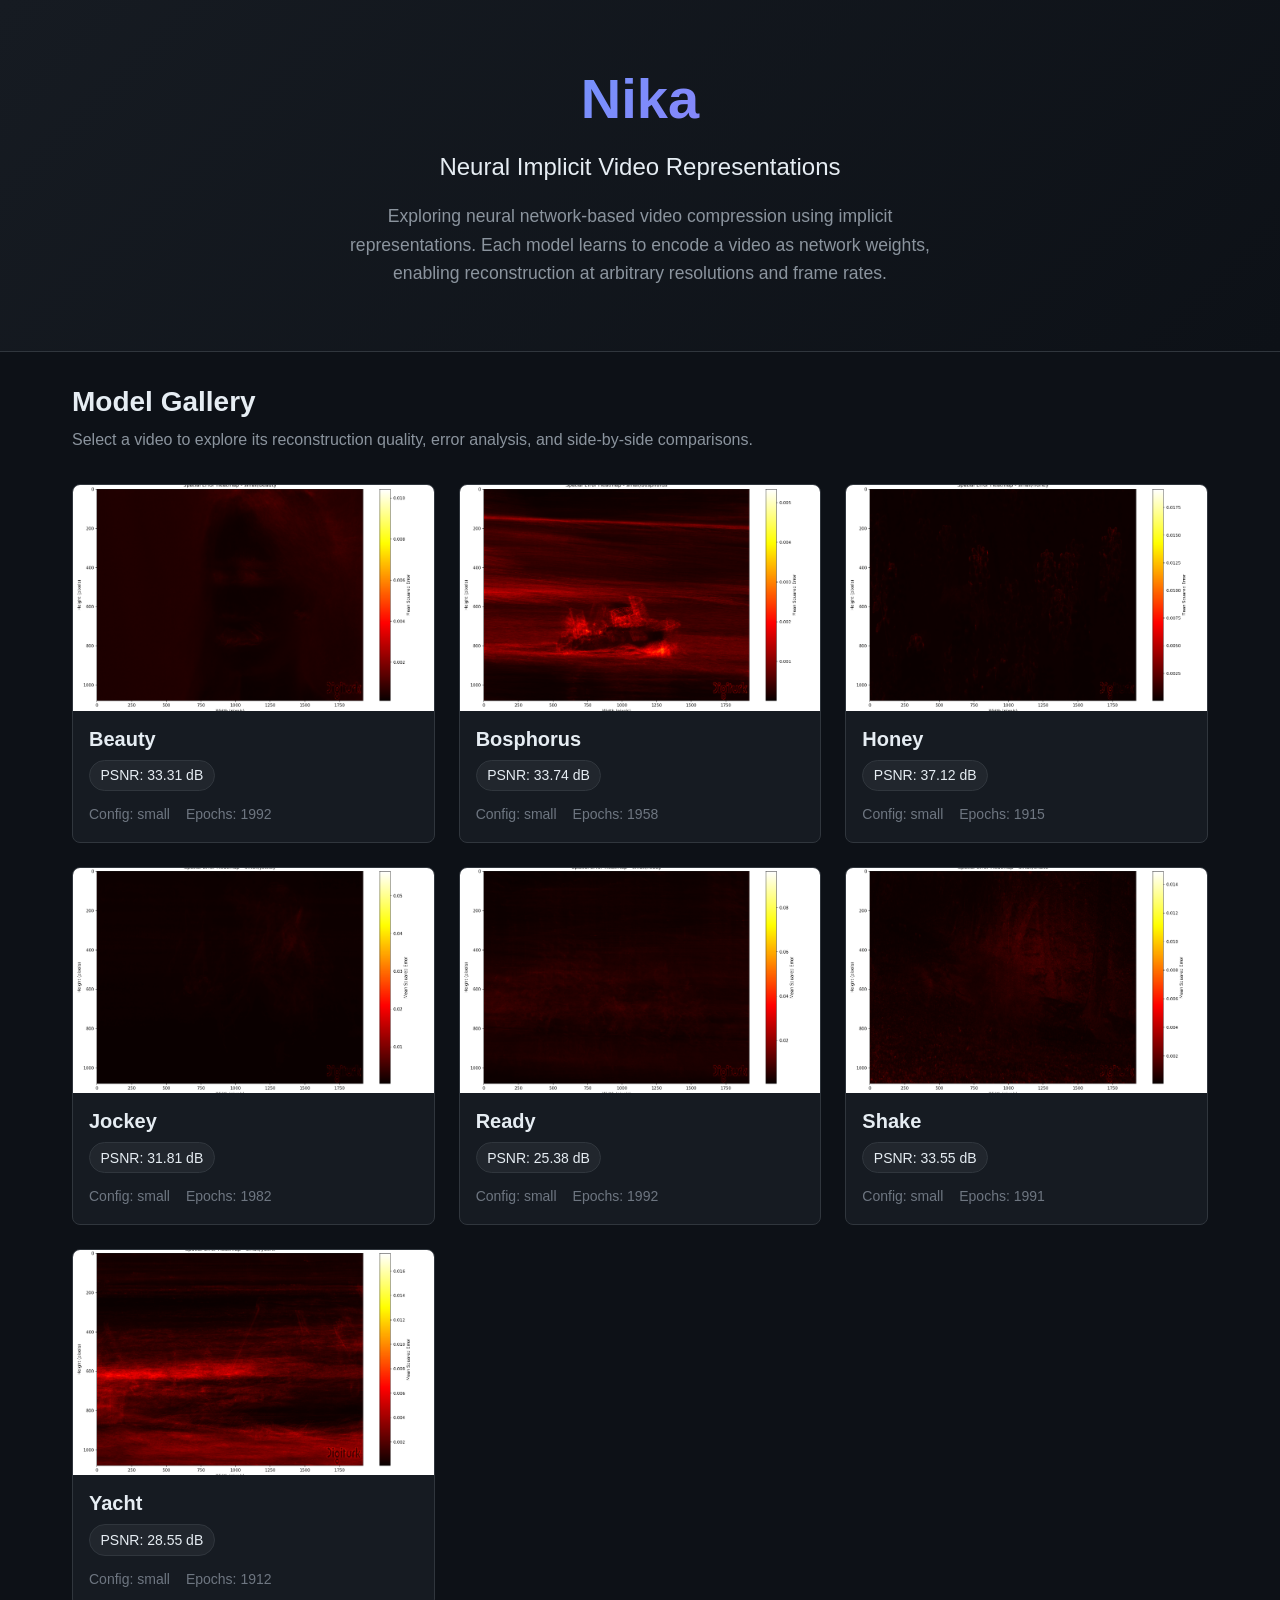
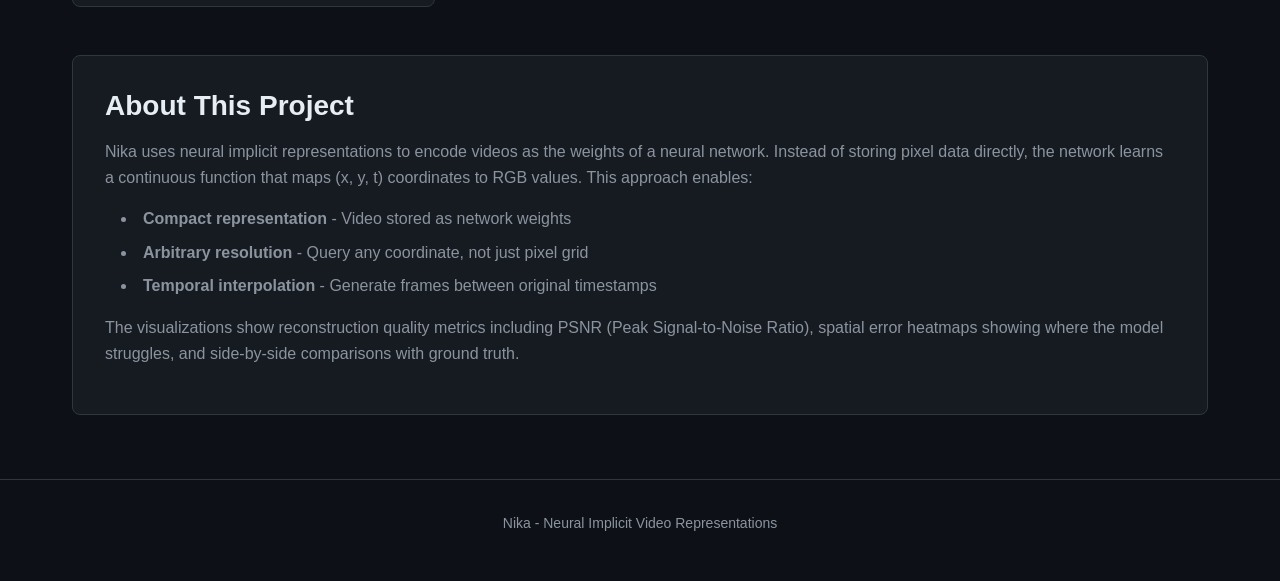
==== docs/index.html @ c925d5ab "feat: static assets for github.io page" ====
<!DOCTYPE html>
<html lang="en">
<head>
    <meta charset="UTF-8">
    <meta name="viewport" content="width=device-width, initial-scale=1.0">
    <title>Nika - Neural Implicit Video Representations</title>
    <link rel="stylesheet" href="css/style.css">
</head>
<body>
    <header class="hero">
        <div class="hero-content">
            <h1>Nika</h1>
            <p class="subtitle">Neural Implicit Video Representations</p>
            <p class="description">
                Exploring neural network-based video compression using implicit representations.
                Each model learns to encode a video as network weights, enabling reconstruction
                at arbitrary resolutions and frame rates.
            </p>
        </div>
    </header>

    <main class="container">
        <section class="gallery">
            <h2>Model Gallery</h2>
            <p class="gallery-intro">
                Select a video to explore its reconstruction quality, error analysis, and side-by-side comparisons.
            </p>

            <div class="card-grid">
                <a href="videos/beauty.html" class="card">
                    <div class="card-image">
                        <img src="assets/plots/small_beauty_spatial_heatmap.png" alt="Beauty spatial heatmap">
                    </div>
                    <div class="card-content">
                        <h3>Beauty</h3>
                        <span class="psnr-badge">PSNR: 33.31 dB</span>
                        <div class="card-meta">
                            <span>Config: small</span>
                            <span>Epochs: 1992</span>
                        </div>
                    </div>
                </a>

                <a href="videos/bosphorus.html" class="card">
                    <div class="card-image">
                        <img src="assets/plots/small_bosphorus_spatial_heatmap.png" alt="Bosphorus spatial heatmap">
                    </div>
                    <div class="card-content">
                        <h3>Bosphorus</h3>
                        <span class="psnr-badge">PSNR: 33.74 dB</span>
                        <div class="card-meta">
                            <span>Config: small</span>
                            <span>Epochs: 1958</span>
                        </div>
                    </div>
                </a>

                <a href="videos/honey.html" class="card">
                    <div class="card-image">
                        <img src="assets/plots/small_honey_spatial_heatmap.png" alt="Honey spatial heatmap">
                    </div>
                    <div class="card-content">
                        <h3>Honey</h3>
                        <span class="psnr-badge">PSNR: 37.12 dB</span>
                        <div class="card-meta">
                            <span>Config: small</span>
                            <span>Epochs: 1915</span>
                        </div>
                    </div>
                </a>

                <a href="videos/jockey.html" class="card">
                    <div class="card-image">
                        <img src="assets/plots/small_jockey_spatial_heatmap.png" alt="Jockey spatial heatmap">
                    </div>
                    <div class="card-content">
                        <h3>Jockey</h3>
                        <span class="psnr-badge">PSNR: 31.81 dB</span>
                        <div class="card-meta">
                            <span>Config: small</span>
                            <span>Epochs: 1982</span>
                        </div>
                    </div>
                </a>

                <a href="videos/ready.html" class="card">
                    <div class="card-image">
                        <img src="assets/plots/small_ready_spatial_heatmap.png" alt="Ready spatial heatmap">
                    </div>
                    <div class="card-content">
                        <h3>Ready</h3>
                        <span class="psnr-badge">PSNR: 25.38 dB</span>
                        <div class="card-meta">
                            <span>Config: small</span>
                            <span>Epochs: 1992</span>
                        </div>
                    </div>
                </a>

                <a href="videos/shake.html" class="card">
                    <div class="card-image">
                        <img src="assets/plots/small_shake_spatial_heatmap.png" alt="Shake spatial heatmap">
                    </div>
                    <div class="card-content">
                        <h3>Shake</h3>
                        <span class="psnr-badge">PSNR: 33.55 dB</span>
                        <div class="card-meta">
                            <span>Config: small</span>
                            <span>Epochs: 1991</span>
                        </div>
                    </div>
                </a>

                <a href="videos/yacht.html" class="card">
                    <div class="card-image">
                        <img src="assets/plots/small_yacht_spatial_heatmap.png" alt="Yacht spatial heatmap">
                    </div>
                    <div class="card-content">
                        <h3>Yacht</h3>
                        <span class="psnr-badge">PSNR: 28.55 dB</span>
                        <div class="card-meta">
                            <span>Config: small</span>
                            <span>Epochs: 1912</span>
                        </div>
                    </div>
                </a>
            </div>
        </section>

        <section class="about">
            <h2>About This Project</h2>
            <p>
                Nika uses neural implicit representations to encode videos as the weights of a neural network.
                Instead of storing pixel data directly, the network learns a continuous function that maps
                (x, y, t) coordinates to RGB values. This approach enables:
            </p>
            <ul>
                <li><strong>Compact representation</strong> - Video stored as network weights</li>
                <li><strong>Arbitrary resolution</strong> - Query any coordinate, not just pixel grid</li>
                <li><strong>Temporal interpolation</strong> - Generate frames between original timestamps</li>
            </ul>
            <p>
                The visualizations show reconstruction quality metrics including PSNR (Peak Signal-to-Noise Ratio),
                spatial error heatmaps showing where the model struggles, and side-by-side comparisons with ground truth.
            </p>
        </section>
    </main>

    <footer>
        <p>Nika - Neural Implicit Video Representations</p>
    </footer>

    <script src="js/main.js"></script>
</body>
</html>
---- docs/css/style.css ----
/* Reset and base styles */
*, *::before, *::after {
    box-sizing: border-box;
    margin: 0;
    padding: 0;
}

:root {
    --bg-primary: #0d1117;
    --bg-secondary: #161b22;
    --bg-tertiary: #21262d;
    --text-primary: #e6edf3;
    --text-secondary: #8b949e;
    --text-muted: #6e7681;
    --accent: #58a6ff;
    --accent-hover: #79b8ff;
    --border: #30363d;
    --success: #3fb950;
    --warning: #d29922;
    --danger: #f85149;
    --card-shadow: 0 4px 6px rgba(0, 0, 0, 0.3);
    --transition: 0.2s ease;
}

html {
    font-size: 16px;
    scroll-behavior: smooth;
}

body {
    font-family: -apple-system, BlinkMacSystemFont, 'Segoe UI', 'Noto Sans', Helvetica, Arial, sans-serif;
    background-color: var(--bg-primary);
    color: var(--text-primary);
    line-height: 1.6;
    min-height: 100vh;
}

/* Typography */
h1, h2, h3, h4 {
    font-weight: 600;
    line-height: 1.25;
    margin-bottom: 0.5em;
}

h1 { font-size: 2.5rem; }
h2 { font-size: 1.75rem; }
h3 { font-size: 1.25rem; }

p {
    margin-bottom: 1em;
    color: var(--text-secondary);
}

a {
    color: var(--accent);
    text-decoration: none;
    transition: color var(--transition);
}

a:hover {
    color: var(--accent-hover);
}

ul {
    list-style-position: inside;
    margin-bottom: 1em;
    color: var(--text-secondary);
}

li {
    margin-bottom: 0.5em;
}

/* Layout */
.container {
    max-width: 1200px;
    margin: 0 auto;
    padding: 2rem;
}

/* Hero Section */
.hero {
    background: linear-gradient(135deg, var(--bg-secondary) 0%, var(--bg-primary) 100%);
    border-bottom: 1px solid var(--border);
    padding: 4rem 2rem;
    text-align: center;
}

.hero-content {
    max-width: 800px;
    margin: 0 auto;
}

.hero h1 {
    font-size: 3.5rem;
    background: linear-gradient(135deg, var(--accent) 0%, #a371f7 100%);
    -webkit-background-clip: text;
    -webkit-text-fill-color: transparent;
    background-clip: text;
    margin-bottom: 0.25em;
}

.hero .subtitle {
    font-size: 1.5rem;
    color: var(--text-primary);
    margin-bottom: 1rem;
}

.hero .description {
    font-size: 1.1rem;
    max-width: 600px;
    margin: 0 auto;
}

/* Gallery Section */
.gallery {
    margin-bottom: 3rem;
}

.gallery h2 {
    margin-bottom: 0.5rem;
}

.gallery-intro {
    margin-bottom: 2rem;
}

/* Card Grid */
.card-grid {
    display: grid;
    grid-template-columns: repeat(auto-fill, minmax(280px, 1fr));
    gap: 1.5rem;
}

.card {
    background: var(--bg-secondary);
    border: 1px solid var(--border);
    border-radius: 8px;
    overflow: hidden;
    transition: transform var(--transition), box-shadow var(--transition), border-color var(--transition);
    display: block;
    color: inherit;
}

.card:hover {
    transform: translateY(-4px);
    box-shadow: var(--card-shadow);
    border-color: var(--accent);
}

.card-image {
    aspect-ratio: 16 / 10;
    overflow: hidden;
    background: var(--bg-tertiary);
}

.card-image img {
    width: 100%;
    height: 100%;
    object-fit: cover;
    transition: transform var(--transition);
}

.card:hover .card-image img {
    transform: scale(1.05);
}

.card-content {
    padding: 1rem;
}

.card-content h3 {
    margin-bottom: 0.5rem;
    color: var(--text-primary);
}

.card-meta {
    display: flex;
    gap: 1rem;
    font-size: 0.875rem;
    color: var(--text-muted);
    margin-top: 0.75rem;
}

/* PSNR Badge */
.psnr-badge {
    display: inline-block;
    padding: 0.25em 0.75em;
    background: var(--bg-tertiary);
    border: 1px solid var(--border);
    border-radius: 20px;
    font-size: 0.875rem;
    font-weight: 500;
    color: var(--text-primary);
}


/* About Section */
.about {
    background: var(--bg-secondary);
    border: 1px solid var(--border);
    border-radius: 8px;
    padding: 2rem;
    margin-bottom: 2rem;
}

.about h2 {
    margin-bottom: 1rem;
}

.about ul {
    margin-left: 1rem;
}

/* Footer */
footer {
    text-align: center;
    padding: 2rem;
    border-top: 1px solid var(--border);
    color: var(--text-muted);
    font-size: 0.875rem;
}

/* Detail Page Styles */
.detail-header {
    display: flex;
    align-items: center;
    gap: 1rem;
    margin-bottom: 2rem;
    flex-wrap: wrap;
}

.detail-header h1 {
    margin-bottom: 0;
}

.back-link {
    display: inline-flex;
    align-items: center;
    gap: 0.5rem;
    color: var(--text-secondary);
    font-size: 0.875rem;
    margin-bottom: 1rem;
}

.back-link:hover {
    color: var(--accent);
}

/* Video Player */
.video-section {
    margin-bottom: 2rem;
}

.video-container {
    background: var(--bg-secondary);
    border: 1px solid var(--border);
    border-radius: 8px;
    overflow: hidden;
}

.video-container video {
    width: 100%;
    display: block;
}

.video-caption {
    padding: 1rem;
    font-size: 0.875rem;
    color: var(--text-secondary);
    border-top: 1px solid var(--border);
}

/* Tabs */
.tabs {
    margin-bottom: 2rem;
}

.tab-buttons {
    display: flex;
    gap: 0.5rem;
    margin-bottom: 1rem;
    border-bottom: 1px solid var(--border);
    padding-bottom: 0.5rem;
}

.tab-button {
    padding: 0.75rem 1.5rem;
    background: transparent;
    border: none;
    border-radius: 6px;
    color: var(--text-secondary);
    font-size: 1rem;
    cursor: pointer;
    transition: background var(--transition), color var(--transition);
}

.tab-button:hover {
    background: var(--bg-tertiary);
    color: var(--text-primary);
}

.tab-button.active {
    background: var(--bg-tertiary);
    color: var(--accent);
}

.tab-content {
    display: none;
}

.tab-content.active {
    display: block;
}

.tab-panel {
    background: var(--bg-secondary);
    border: 1px solid var(--border);
    border-radius: 8px;
    padding: 1.5rem;
}

.tab-panel img {
    max-width: 100%;
    height: auto;
    border-radius: 4px;
    cursor: pointer;
    transition: opacity var(--transition);
}

.tab-panel img:hover {
    opacity: 0.9;
}

/* Metadata Grid */
.metadata-grid {
    display: grid;
    grid-template-columns: repeat(auto-fit, minmax(150px, 1fr));
    gap: 1rem;
    margin-top: 1.5rem;
}

.metadata-item {
    background: var(--bg-secondary);
    border: 1px solid var(--border);
    border-radius: 8px;
    padding: 1rem;
    text-align: center;
}

.metadata-label {
    font-size: 0.75rem;
    text-transform: uppercase;
    letter-spacing: 0.05em;
    color: var(--text-muted);
    margin-bottom: 0.25rem;
}

.metadata-value {
    font-size: 1.25rem;
    font-weight: 600;
    color: var(--text-primary);
}

/* Navigation */
.video-nav {
    display: flex;
    justify-content: space-between;
    margin-top: 2rem;
    padding-top: 2rem;
    border-top: 1px solid var(--border);
}

.nav-link {
    display: flex;
    align-items: center;
    gap: 0.5rem;
    padding: 0.75rem 1rem;
    background: var(--bg-secondary);
    border: 1px solid var(--border);
    border-radius: 6px;
    transition: background var(--transition), border-color var(--transition);
}

.nav-link:hover {
    background: var(--bg-tertiary);
    border-color: var(--accent);
}

.nav-link.disabled {
    opacity: 0.5;
    pointer-events: none;
}

/* Lightbox */
.lightbox {
    display: none;
    position: fixed;
    top: 0;
    left: 0;
    width: 100%;
    height: 100%;
    background: rgba(0, 0, 0, 0.9);
    z-index: 1000;
    justify-content: center;
    align-items: center;
    padding: 2rem;
}

.lightbox.active {
    display: flex;
}

.lightbox img {
    max-width: 100%;
    max-height: 100%;
    object-fit: contain;
}

.lightbox-close {
    position: absolute;
    top: 1rem;
    right: 1rem;
    background: var(--bg-tertiary);
    border: none;
    color: var(--text-primary);
    width: 40px;
    height: 40px;
    border-radius: 50%;
    font-size: 1.5rem;
    cursor: pointer;
    display: flex;
    align-items: center;
    justify-content: center;
    transition: background var(--transition);
}

.lightbox-close:hover {
    background: var(--bg-secondary);
}

/* Responsive */
@media (max-width: 768px) {
    .hero {
        padding: 2rem 1rem;
    }

    .hero h1 {
        font-size: 2.5rem;
    }

    .hero .subtitle {
        font-size: 1.25rem;
    }

    .container {
        padding: 1rem;
    }

    .card-grid {
        grid-template-columns: 1fr;
    }

    .tab-buttons {
        flex-wrap: wrap;
    }

    .tab-button {
        flex: 1;
        min-width: 120px;
        text-align: center;
    }

    .detail-header {
        flex-direction: column;
        align-items: flex-start;
    }

    .video-nav {
        flex-direction: column;
        gap: 1rem;
    }

    .nav-link {
        justify-content: center;
    }
}
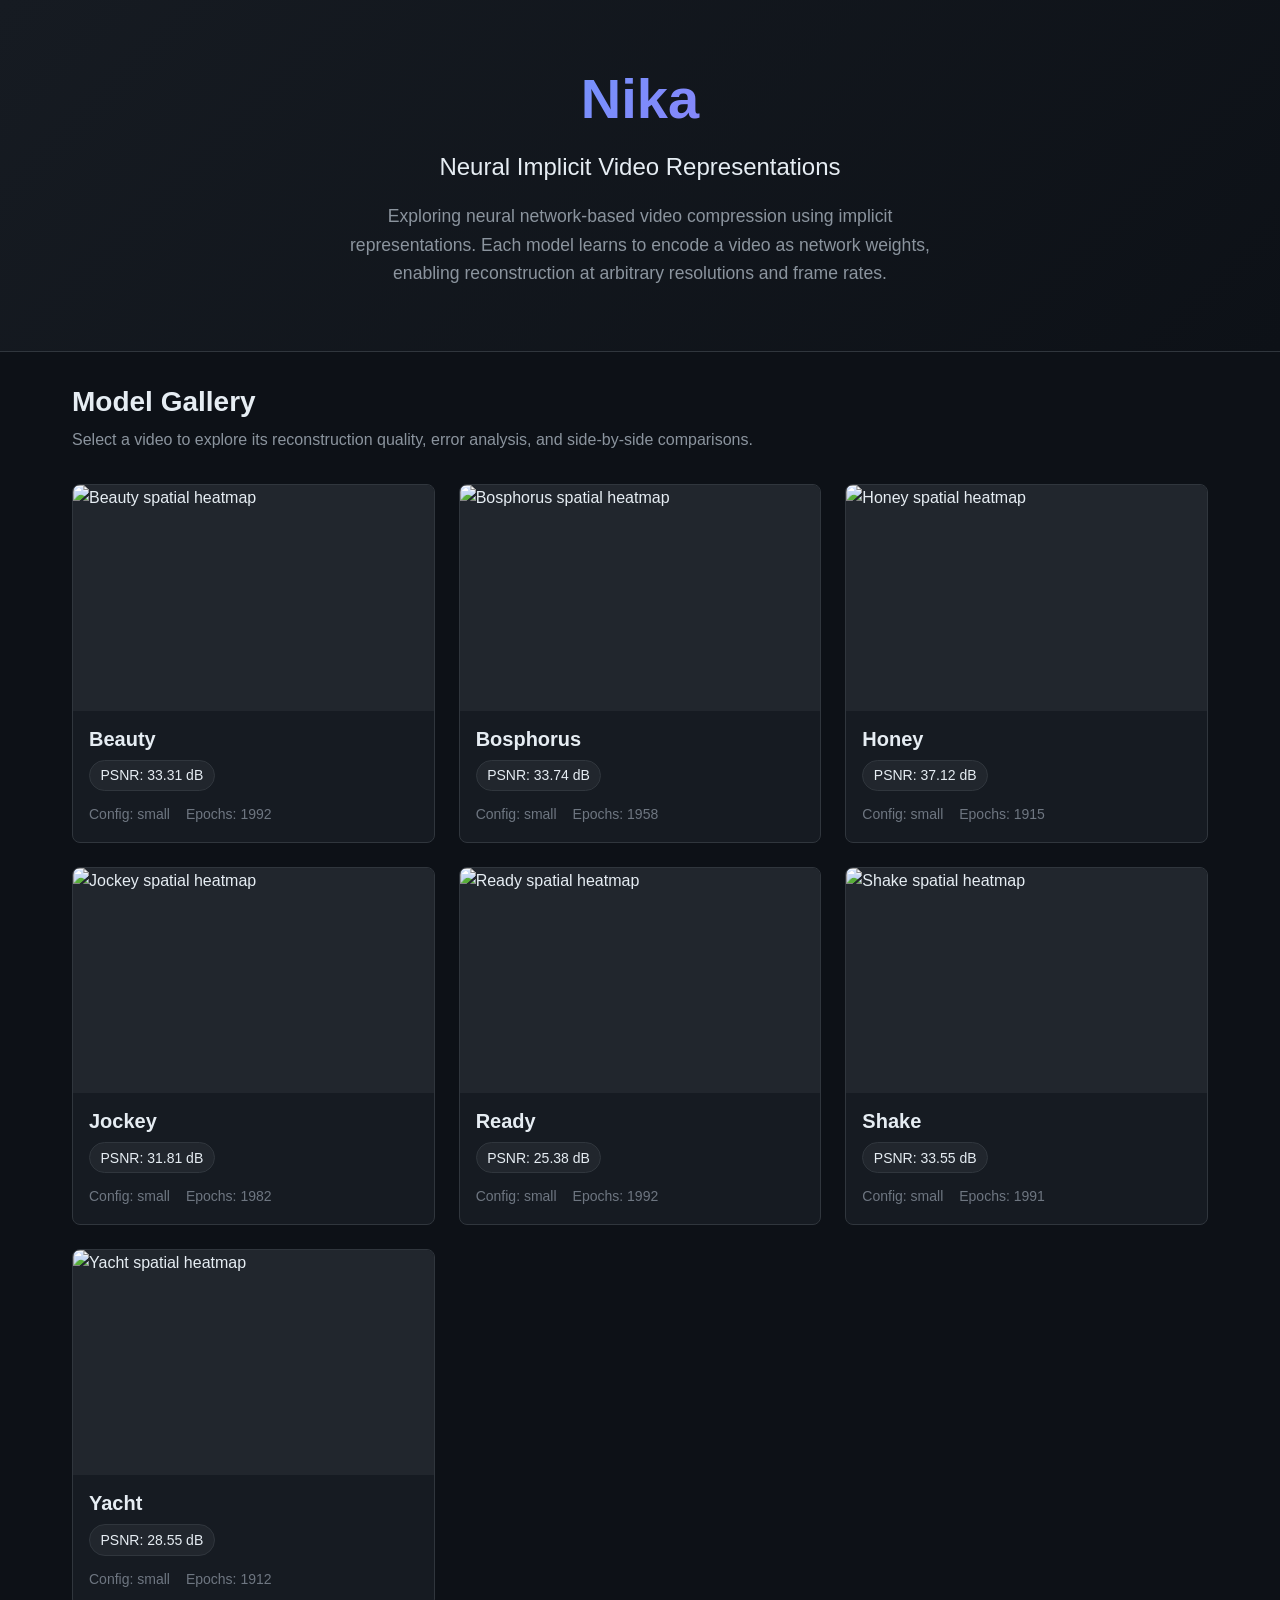
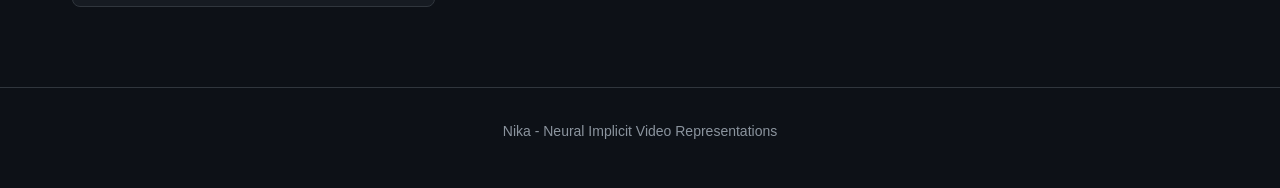
==== commit e2e88e0b: "chore: remove About This Project section from home page Co-Authored-By: Claude Opus 4.5 <noreply@ant" ====
--- a/docs/index.html
+++ b/docs/index.html
@@ -29,7 +29,7 @@
             <div class="card-grid">
                 <a href="videos/beauty.html" class="card">
                     <div class="card-image">
-                        <img src="assets/plots/small_beauty_spatial_heatmap.png" alt="Beauty spatial heatmap">
+                        <img src="https://nikanet.com/plots/small_beauty_spatial_heatmap.png" alt="Beauty spatial heatmap">
                     </div>
                     <div class="card-content">
                         <h3>Beauty</h3>
@@ -43,7 +43,7 @@
 
                 <a href="videos/bosphorus.html" class="card">
                     <div class="card-image">
-                        <img src="assets/plots/small_bosphorus_spatial_heatmap.png" alt="Bosphorus spatial heatmap">
+                        <img src="https://nikanet.com/plots/small_bosphorus_spatial_heatmap.png" alt="Bosphorus spatial heatmap">
                     </div>
                     <div class="card-content">
                         <h3>Bosphorus</h3>
@@ -57,7 +57,7 @@
 
                 <a href="videos/honey.html" class="card">
                     <div class="card-image">
-                        <img src="assets/plots/small_honey_spatial_heatmap.png" alt="Honey spatial heatmap">
+                        <img src="https://nikanet.com/plots/small_honey_spatial_heatmap.png" alt="Honey spatial heatmap">
                     </div>
                     <div class="card-content">
                         <h3>Honey</h3>
@@ -71,7 +71,7 @@
 
                 <a href="videos/jockey.html" class="card">
                     <div class="card-image">
-                        <img src="assets/plots/small_jockey_spatial_heatmap.png" alt="Jockey spatial heatmap">
+                        <img src="https://nikanet.com/plots/small_jockey_spatial_heatmap.png" alt="Jockey spatial heatmap">
                     </div>
                     <div class="card-content">
                         <h3>Jockey</h3>
@@ -85,7 +85,7 @@
 
                 <a href="videos/ready.html" class="card">
                     <div class="card-image">
-                        <img src="assets/plots/small_ready_spatial_heatmap.png" alt="Ready spatial heatmap">
+                        <img src="https://nikanet.com/plots/small_ready_spatial_heatmap.png" alt="Ready spatial heatmap">
                     </div>
                     <div class="card-content">
                         <h3>Ready</h3>
@@ -99,7 +99,7 @@
 
                 <a href="videos/shake.html" class="card">
                     <div class="card-image">
-                        <img src="assets/plots/small_shake_spatial_heatmap.png" alt="Shake spatial heatmap">
+                        <img src="https://nikanet.com/plots/small_shake_spatial_heatmap.png" alt="Shake spatial heatmap">
                     </div>
                     <div class="card-content">
                         <h3>Shake</h3>
@@ -113,7 +113,7 @@
 
                 <a href="videos/yacht.html" class="card">
                     <div class="card-image">
-                        <img src="assets/plots/small_yacht_spatial_heatmap.png" alt="Yacht spatial heatmap">
+                        <img src="https://nikanet.com/plots/small_yacht_spatial_heatmap.png" alt="Yacht spatial heatmap">
                     </div>
                     <div class="card-content">
                         <h3>Yacht</h3>
@@ -126,24 +126,6 @@
                 </a>
             </div>
         </section>
-
-        <section class="about">
-            <h2>About This Project</h2>
-            <p>
-                Nika uses neural implicit representations to encode videos as the weights of a neural network.
-                Instead of storing pixel data directly, the network learns a continuous function that maps
-                (x, y, t) coordinates to RGB values. This approach enables:
-            </p>
-            <ul>
-                <li><strong>Compact representation</strong> - Video stored as network weights</li>
-                <li><strong>Arbitrary resolution</strong> - Query any coordinate, not just pixel grid</li>
-                <li><strong>Temporal interpolation</strong> - Generate frames between original timestamps</li>
-            </ul>
-            <p>
-                The visualizations show reconstruction quality metrics including PSNR (Peak Signal-to-Noise Ratio),
-                spatial error heatmaps showing where the model struggles, and side-by-side comparisons with ground truth.
-            </p>
-        </section>
     </main>
 
     <footer>
--- a/docs/css/style.css
+++ b/docs/css/style.css
@@ -271,6 +271,114 @@
     border-top: 1px solid var(--border);
 }
 
+/* Ablation Pages */
+.ablation-intro {
+    margin-bottom: 1.5rem;
+    color: var(--text-secondary);
+}
+
+.ablation-grid {
+    display: grid;
+    gap: 1.5rem;
+}
+
+.ablation-card {
+    background: var(--bg-secondary);
+    border: 1px solid var(--border);
+    border-radius: 8px;
+    overflow: hidden;
+}
+
+.ablation-card-header {
+    display: flex;
+    align-items: center;
+    justify-content: space-between;
+    gap: 1rem;
+    padding: 1rem 1.25rem 0.5rem;
+    border-bottom: 1px solid var(--border);
+}
+
+.ablation-card-header h2 {
+    margin: 0;
+    font-size: 1.1rem;
+}
+
+.ablation-meta {
+    display: flex;
+    flex-wrap: wrap;
+    gap: 1rem;
+    padding: 0.5rem 1.25rem 1rem;
+    font-size: 0.875rem;
+    color: var(--text-muted);
+}
+
+.ablation-video video {
+    width: 100%;
+    display: block;
+}
+
+.ablation-plots {
+    display: grid;
+    grid-template-columns: repeat(auto-fit, minmax(240px, 1fr));
+    gap: 1rem;
+    padding: 1rem 1.25rem 1.5rem;
+    border-top: 1px solid var(--border);
+    background: var(--bg-secondary);
+}
+
+.ablation-plot img {
+    width: 100%;
+    height: auto;
+    border-radius: 4px;
+    cursor: pointer;
+    transition: opacity var(--transition);
+}
+
+.ablation-plot img:hover {
+    opacity: 0.9;
+}
+
+.ablation-plot p {
+    margin-top: 0.5rem;
+    font-size: 0.85rem;
+    color: var(--text-secondary);
+}
+
+/* Model Selector */
+.model-selector {
+    margin-bottom: 1.5rem;
+}
+
+.model-buttons {
+    display: flex;
+    flex-wrap: wrap;
+    gap: 0.5rem;
+}
+
+.model-button {
+    padding: 0.5rem 1rem;
+    background: var(--bg-secondary);
+    border: 1px solid var(--border);
+    border-radius: 6px;
+    color: var(--text-secondary);
+    font-size: 0.875rem;
+    cursor: pointer;
+    transition: background var(--transition), color var(--transition), border-color var(--transition);
+}
+
+.model-button:hover {
+    background: var(--bg-tertiary);
+    color: var(--text-primary);
+    border-color: var(--text-muted);
+}
+
+.model-button.active {
+    background: var(--accent);
+    color: var(--bg-primary);
+    border-color: var(--accent);
+    font-weight: 500;
+}
+
 /* Tabs */
 .tabs {
     margin-bottom: 2rem;
@@ -476,6 +584,11 @@
         align-items: flex-start;
     }
 
+    .ablation-card-header {
+        flex-direction: column;
+        align-items: flex-start;
+    }
+
     .video-nav {
         flex-direction: column;
         gap: 1rem;
